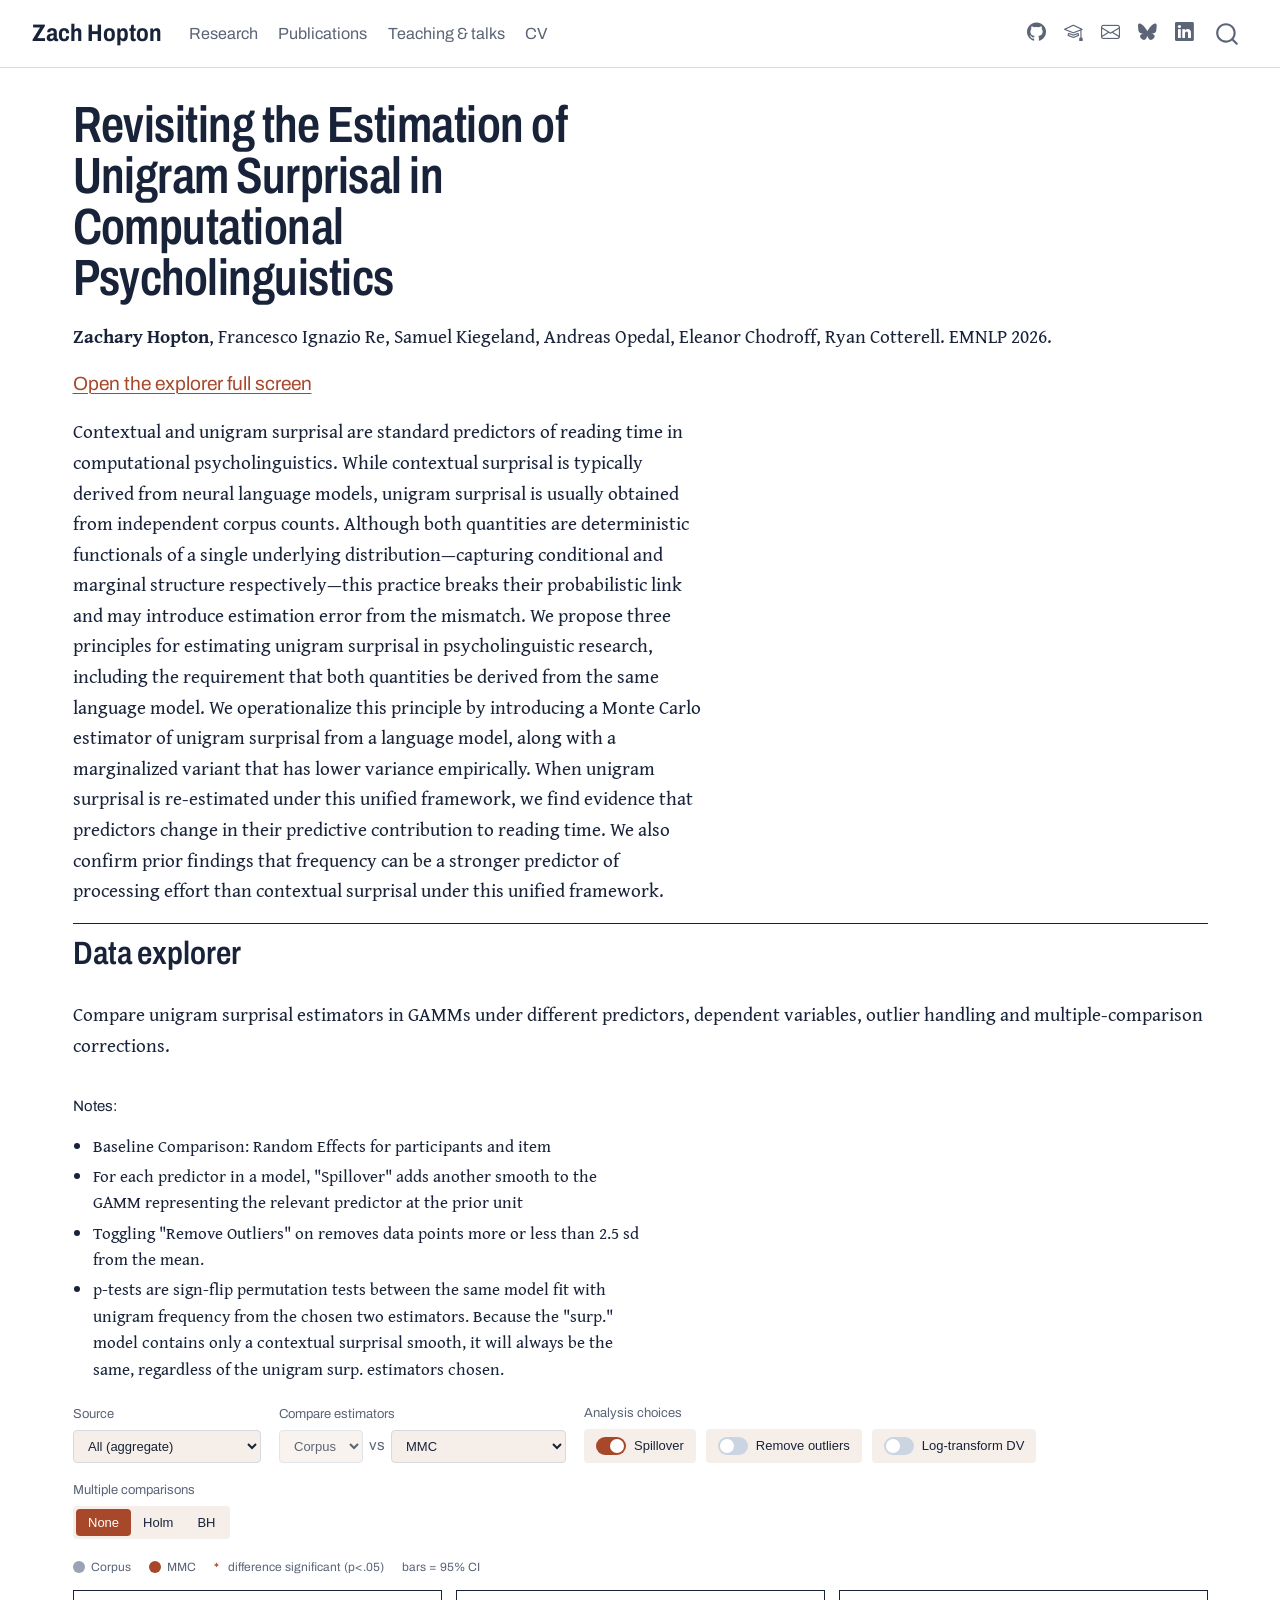
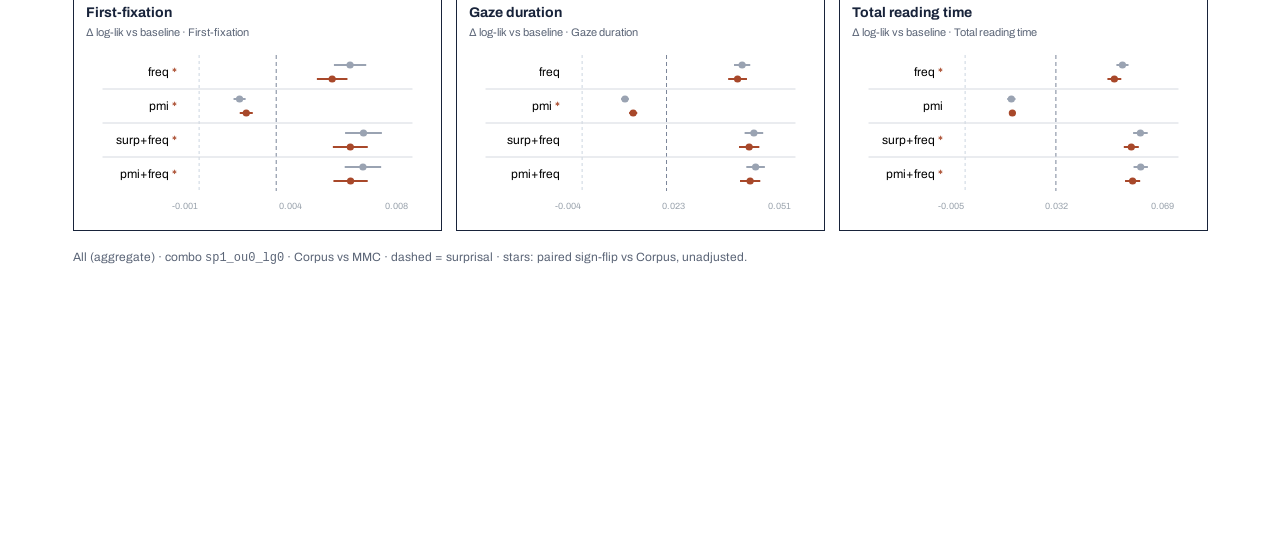
==== unigram/index.html @ 94872c1d "Built site for gh-pages" ====
<!DOCTYPE html>
<html xmlns="http://www.w3.org/1999/xhtml" lang="en" xml:lang="en"><head>

<meta charset="utf-8">
<meta name="generator" content="quarto-1.9.38">

<meta name="viewport" content="width=device-width, initial-scale=1.0, user-scalable=yes">


<title>Revisiting the Estimation of Unigram Surprisal in Computational Psycholinguistics – Zach Hopton</title>
<style>
/* Default styles provided by pandoc.
** See https://pandoc.org/MANUAL.html#variables-for-html for config info.
*/
code{white-space: pre-wrap;}
span.smallcaps{font-variant: small-caps;}
div.columns{display: flex; gap: min(4vw, 1.5em);}
div.column{flex: auto; overflow-x: auto;}
div.hanging-indent{margin-left: 1.5em; text-indent: -1.5em;}
ul.task-list{list-style: none;}
ul.task-list li input[type="checkbox"] {
  width: 0.8em;
  margin: 0 0.8em 0.2em -1em; /* quarto-specific, see https://github.com/quarto-dev/quarto-cli/issues/4556 */ 
  vertical-align: middle;
}
</style>


<script src="../site_libs/quarto-nav/quarto-nav.js"></script>
<script src="../site_libs/quarto-nav/headroom.min.js"></script>
<script src="../site_libs/clipboard/clipboard.min.js"></script>
<script src="../site_libs/quarto-search/autocomplete.umd.js"></script>
<script src="../site_libs/quarto-search/fuse.min.js"></script>
<script src="../site_libs/quarto-search/quarto-search.js"></script>
<meta name="quarto:offset" content="../">
<script src="../site_libs/quarto-html/quarto.js" type="module"></script>
<script src="../site_libs/quarto-html/tabsets/tabsets.js" type="module"></script>
<script src="../site_libs/quarto-html/popper.min.js"></script>
<script src="../site_libs/quarto-html/tippy.umd.min.js"></script>
<script src="../site_libs/quarto-html/anchor.min.js"></script>
<link href="../site_libs/quarto-html/tippy.css" rel="stylesheet">
<link href="../site_libs/quarto-html/quarto-syntax-highlighting-15634bcf2e68342d4ad2dfa704d543f6.css" rel="stylesheet" id="quarto-text-highlighting-styles">
<script src="../site_libs/bootstrap/bootstrap.min.js"></script>
<link href="../site_libs/bootstrap/bootstrap-icons.css" rel="stylesheet">
<link href="../site_libs/bootstrap/bootstrap-51df32bf82cceb1c4359a2a63acae36d.min.css" rel="stylesheet" append-hash="true" id="quarto-bootstrap" data-mode="light">
<script id="quarto-search-options" type="application/json">{
  "location": "navbar",
  "copy-button": false,
  "collapse-after": 3,
  "panel-placement": "end",
  "type": "overlay",
  "limit": 50,
  "keyboard-shortcut": [
    "f",
    "/",
    "s"
  ],
  "show-item-context": false,
  "language": {
    "search-no-results-text": "No results",
    "search-matching-documents-text": "matching documents",
    "search-copy-link-title": "Copy link to search",
    "search-hide-matches-text": "Hide additional matches",
    "search-more-match-text": "more match in this document",
    "search-more-matches-text": "more matches in this document",
    "search-clear-button-title": "Clear",
    "search-text-placeholder": "",
    "search-detached-cancel-button-title": "Cancel",
    "search-submit-button-title": "Submit",
    "search-label": "Search"
  }
}</script>
<style>html{ scroll-behavior: smooth; }</style>


</head>

<body class="nav-fixed quarto-light">

<div id="quarto-search-results"></div>
  <header id="quarto-header" class="headroom fixed-top">
    <nav class="navbar navbar-expand-lg " data-bs-theme="dark">
      <div class="navbar-container container-fluid">
      <div class="navbar-brand-container mx-auto">
    <a class="navbar-brand" href="../index.html">
    <span class="navbar-title">Zach Hopton</span>
    </a>
  </div>
            <div id="quarto-search" class="" title="Search"></div>
          <button class="navbar-toggler" type="button" data-bs-toggle="collapse" data-bs-target="#navbarCollapse" aria-controls="navbarCollapse" role="menu" aria-expanded="false" aria-label="Toggle navigation" onclick="if (window.quartoToggleHeadroom) { window.quartoToggleHeadroom(); }">
  <span class="navbar-toggler-icon"></span>
</button>
          <div class="collapse navbar-collapse" id="navbarCollapse">
            <ul class="navbar-nav navbar-nav-scroll me-auto">
  <li class="nav-item">
    <a class="nav-link" href="../research.html"> 
<span class="menu-text">Research</span></a>
  </li>  
  <li class="nav-item">
    <a class="nav-link" href="../publications.html"> 
<span class="menu-text">Publications</span></a>
  </li>  
  <li class="nav-item">
    <a class="nav-link" href="../teaching.html"> 
<span class="menu-text">Teaching &amp; talks</span></a>
  </li>  
  <li class="nav-item">
    <a class="nav-link" href="../cv.html"> 
<span class="menu-text">CV</span></a>
  </li>  
</ul>
            <ul class="navbar-nav navbar-nav-scroll ms-auto">
  <li class="nav-item compact">
    <a class="nav-link" href="https://github.com/zhopto3"> <i class="bi bi-github" role="img" aria-label="GitHub">
</i> 
<span class="menu-text"></span></a>
  </li>  
  <li class="nav-item compact">
    <a class="nav-link" href="https://scholar.google.com/citations?user=Svcs-n0AAAAJ&amp;hl=en"> <i class="bi bi-mortarboard" role="img" aria-label="Google Scholar">
</i> 
<span class="menu-text"></span></a>
  </li>  
  <li class="nav-item compact">
    <a class="nav-link" href="mailto:zacharywilliam.hopton@uzh.ch"> <i class="bi bi-envelope" role="img" aria-label="Email">
</i> 
<span class="menu-text"></span></a>
  </li>  
  <li class="nav-item compact">
    <a class="nav-link" href="https://bsky.app/profile/zhopto.bsky.social"> <i class="bi bi-bluesky" role="img" aria-label="Bluesky">
</i> 
<span class="menu-text"></span></a>
  </li>  
  <li class="nav-item compact">
    <a class="nav-link" href="https://www.linkedin.com/in/zhopton/"> <i class="bi bi-linkedin" role="img" aria-label="LinkedIn">
</i> 
<span class="menu-text"></span></a>
  </li>  
</ul>
          </div> <!-- /navcollapse -->
            <div class="quarto-navbar-tools">
</div>
      </div> <!-- /container-fluid -->
    </nav>
</header>
<!-- content -->
<div id="quarto-content" class="quarto-container page-columns page-rows-contents page-layout-full page-navbar">
<!-- sidebar -->
<!-- margin-sidebar -->
    
<!-- main -->
<main class="content column-page" id="quarto-document-content">

<header id="title-block-header" class="quarto-title-block default">
<div class="quarto-title">
<h1 class="title">Revisiting the Estimation of Unigram Surprisal in Computational Psycholinguistics</h1>
</div>



<div class="quarto-title-meta column-page">

    
  
    
  </div>
  


</header>


<p><strong>Zachary Hopton</strong>, Francesco Ignazio Re, Samuel Kiegeland, Andreas Opedal, Eleanor Chodroff, Ryan Cotterell. EMNLP 2026.</p>
<div class="paper-links">
<p><a href="explorer.html">Open the explorer full screen</a></p>
</div>
<div style="max-width: 70ch">
<p>Contextual and unigram surprisal are standard predictors of reading time in computational psycholinguistics. While contextual surprisal is typically derived from neural language models, unigram surprisal is usually obtained from independent corpus counts. Although both quantities are deterministic functionals of a single underlying distribution—capturing conditional and marginal structure respectively—this practice breaks their probabilistic link and may introduce estimation error from the mismatch. We propose three principles for estimating unigram surprisal in psycholinguistic research, including the requirement that both quantities be derived from the same language model. We operationalize this principle by introducing a Monte Carlo estimator of unigram surprisal from a language model, along with a marginalized variant that has lower variance empirically. When unigram surprisal is re-estimated under this unified framework, we find evidence that predictors change in their predictive contribution to reading time. We also confirm prior findings that frequency can be a stronger predictor of processing effort than contextual surprisal under this unified framework.</p>
</div>
<section id="data-explorer" class="level2">
<h2 class="anchored" data-anchor-id="data-explorer">Data explorer</h2>
<p>Compare unigram surprisal estimators in GAMMs under different predictors, dependent variables, outlier handling and multiple-comparison corrections.</p>
<iframe id="explorer" class="explorer-frame" src="explorer.html" title="Unigram surprisal data explorer"></iframe>
<script>
(function () {
  var f = document.getElementById("explorer"), done = false;
  function apply() {
    var d;
    try { d = f.contentDocument; } catch (e) { return; }
    if (done || !d || !d.head || !d.getElementById("facets")) return;
    done = true;
    var fonts = d.createElement("link");
    fonts.rel = "stylesheet";
    fonts.href = "https://fonts.googleapis.com/css2?family=Archivo:wdth,wght@62..125,400..800&family=Gentium+Book+Plus:ital,wght@0,400;0,700;1,400&display=swap";
    var theme = d.createElement("link");
    theme.rel = "stylesheet";
    theme.href = "explorer-theme.css";
    d.head.appendChild(fonts);
    d.head.appendChild(theme);
    function fit() { f.style.height = (d.documentElement.scrollHeight + 4) + "px"; }
    fit();
    if (window.ResizeObserver) new ResizeObserver(fit).observe(d.body);
    theme.addEventListener("load", fit);
  }
  f.addEventListener("load", apply);
  apply();
})();
</script>


</section>

</main> <!-- /main -->
<script id="quarto-html-after-body" type="application/javascript">
  window.document.addEventListener("DOMContentLoaded", function (event) {
    const icon = "";
    const anchorJS = new window.AnchorJS();
    anchorJS.options = {
      placement: 'right',
      icon: icon
    };
    anchorJS.add('.anchored');
    const isCodeAnnotation = (el) => {
      for (const clz of el.classList) {
        if (clz.startsWith('code-annotation-')) {                     
          return true;
        }
      }
      return false;
    }
    const onCopySuccess = function(e) {
      // button target
      const button = e.trigger;
      // don't keep focus
      button.blur();
      // flash "checked"
      button.classList.add('code-copy-button-checked');
      var currentTitle = button.getAttribute("title");
      button.setAttribute("title", "Copied!");
      let tooltip;
      if (window.bootstrap) {
        button.setAttribute("data-bs-toggle", "tooltip");
        button.setAttribute("data-bs-placement", "left");
        button.setAttribute("data-bs-title", "Copied!");
        tooltip = new bootstrap.Tooltip(button, 
          { trigger: "manual", 
            customClass: "code-copy-button-tooltip",
            offset: [0, -8]});
        tooltip.show();    
      }
      setTimeout(function() {
        if (tooltip) {
          tooltip.hide();
          button.removeAttribute("data-bs-title");
          button.removeAttribute("data-bs-toggle");
          button.removeAttribute("data-bs-placement");
        }
        button.setAttribute("title", currentTitle);
        button.classList.remove('code-copy-button-checked');
      }, 1000);
      // clear code selection
      e.clearSelection();
    }
    const getTextToCopy = function(trigger) {
      const outerScaffold = trigger.parentElement.cloneNode(true);
      const codeEl = outerScaffold.querySelector('code');
      for (const childEl of codeEl.children) {
        if (isCodeAnnotation(childEl)) {
          childEl.remove();
        }
      }
      return codeEl.innerText;
    }
    const clipboard = new window.ClipboardJS('.code-copy-button:not([data-in-quarto-modal])', {
      text: getTextToCopy
    });
    clipboard.on('success', onCopySuccess);
    if (window.document.getElementById('quarto-embedded-source-code-modal')) {
      const clipboardModal = new window.ClipboardJS('.code-copy-button[data-in-quarto-modal]', {
        text: getTextToCopy,
        container: window.document.getElementById('quarto-embedded-source-code-modal')
      });
      clipboardModal.on('success', onCopySuccess);
    }
      var localhostRegex = new RegExp(/^(?:http|https):\/\/localhost\:?[0-9]*\//);
      var mailtoRegex = new RegExp(/^mailto:/);
        var filterRegex = new RegExp("https:\/\/zhopto3\.github\.io");
      var isInternal = (href) => {
          return filterRegex.test(href) || localhostRegex.test(href) || mailtoRegex.test(href);
      }
      // Inspect non-navigation links and adorn them if external
     var links = window.document.querySelectorAll('a[href]:not(.nav-link):not(.navbar-brand):not(.toc-action):not(.sidebar-link):not(.sidebar-item-toggle):not(.pagination-link):not(.no-external):not([aria-hidden]):not(.dropdown-item):not(.quarto-navigation-tool):not(.about-link)');
      for (var i=0; i<links.length; i++) {
        const link = links[i];
        if (!isInternal(link.href)) {
          // undo the damage that might have been done by quarto-nav.js in the case of
          // links that we want to consider external
          if (link.dataset.originalHref !== undefined) {
            link.href = link.dataset.originalHref;
          }
        }
      }
    function tippyHover(el, contentFn, onTriggerFn, onUntriggerFn) {
      const config = {
        allowHTML: true,
        maxWidth: 500,
        delay: 100,
        arrow: false,
        appendTo: function(el) {
            return el.parentElement;
        },
        interactive: true,
        interactiveBorder: 10,
        theme: 'quarto',
        placement: 'bottom-start',
      };
      if (contentFn) {
        config.content = contentFn;
      }
      if (onTriggerFn) {
        config.onTrigger = onTriggerFn;
      }
      if (onUntriggerFn) {
        config.onUntrigger = onUntriggerFn;
      }
      window.tippy(el, config); 
    }
    const noterefs = window.document.querySelectorAll('a[role="doc-noteref"]');
    for (var i=0; i<noterefs.length; i++) {
      const ref = noterefs[i];
      tippyHover(ref, function() {
        // use id or data attribute instead here
        let href = ref.getAttribute('data-footnote-href') || ref.getAttribute('href');
        try { href = new URL(href).hash; } catch {}
        const id = href.replace(/^#\/?/, "");
        const note = window.document.getElementById(id);
        if (note) {
          return note.innerHTML;
        } else {
          return "";
        }
      });
    }
    const xrefs = window.document.querySelectorAll('a.quarto-xref');
    const processXRef = (id, note) => {
      // Strip column container classes
      const stripColumnClz = (el) => {
        el.classList.remove("page-full", "page-columns");
        if (el.children) {
          for (const child of el.children) {
            stripColumnClz(child);
          }
        }
      }
      stripColumnClz(note)
      if (id === null || id.startsWith('sec-')) {
        // Special case sections, only their first couple elements
        const container = document.createElement("div");
        if (note.children && note.children.length > 2) {
          container.appendChild(note.children[0].cloneNode(true));
          for (let i = 1; i < note.children.length; i++) {
            const child = note.children[i];
            if (child.tagName === "P" && child.innerText === "") {
              continue;
            } else {
              container.appendChild(child.cloneNode(true));
              break;
            }
          }
          if (window.Quarto?.typesetMath) {
            window.Quarto.typesetMath(container);
          }
          return container.innerHTML
        } else {
          if (window.Quarto?.typesetMath) {
            window.Quarto.typesetMath(note);
          }
          return note.innerHTML;
        }
      } else {
        // Remove any anchor links if they are present
        const anchorLink = note.querySelector('a.anchorjs-link');
        if (anchorLink) {
          anchorLink.remove();
        }
        if (window.Quarto?.typesetMath) {
          window.Quarto.typesetMath(note);
        }
        if (note.classList.contains("callout")) {
          return note.outerHTML;
        } else {
          return note.innerHTML;
        }
      }
    }
    for (var i=0; i<xrefs.length; i++) {
      const xref = xrefs[i];
      tippyHover(xref, undefined, function(instance) {
        instance.disable();
        let url = xref.getAttribute('href');
        let hash = undefined; 
        if (url.startsWith('#')) {
          hash = url;
        } else {
          try { hash = new URL(url).hash; } catch {}
        }
        if (hash) {
          const id = hash.replace(/^#\/?/, "");
          const note = window.document.getElementById(id);
          if (note !== null) {
            try {
              const html = processXRef(id, note.cloneNode(true));
              instance.setContent(html);
            } finally {
              instance.enable();
              instance.show();
            }
          } else {
            // See if we can fetch this
            fetch(url.split('#')[0])
            .then(res => res.text())
            .then(html => {
              const parser = new DOMParser();
              const htmlDoc = parser.parseFromString(html, "text/html");
              const note = htmlDoc.getElementById(id);
              if (note !== null) {
                const html = processXRef(id, note);
                instance.setContent(html);
              } 
            }).finally(() => {
              instance.enable();
              instance.show();
            });
          }
        } else {
          // See if we can fetch a full url (with no hash to target)
          // This is a special case and we should probably do some content thinning / targeting
          fetch(url)
          .then(res => res.text())
          .then(html => {
            const parser = new DOMParser();
            const htmlDoc = parser.parseFromString(html, "text/html");
            const note = htmlDoc.querySelector('main.content');
            if (note !== null) {
              // This should only happen for chapter cross references
              // (since there is no id in the URL)
              // remove the first header
              if (note.children.length > 0 && note.children[0].tagName === "HEADER") {
                note.children[0].remove();
              }
              const html = processXRef(null, note);
              instance.setContent(html);
            } 
          }).finally(() => {
            instance.enable();
            instance.show();
          });
        }
      }, function(instance) {
      });
    }
        let selectedAnnoteEl;
        const selectorForAnnotation = ( cell, annotation) => {
          let cellAttr = 'data-code-cell="' + cell + '"';
          let lineAttr = 'data-code-annotation="' +  annotation + '"';
          const selector = 'span[' + cellAttr + '][' + lineAttr + ']';
          return selector;
        }
        const selectCodeLines = (annoteEl) => {
          const doc = window.document;
          const targetCell = annoteEl.getAttribute("data-target-cell");
          const targetAnnotation = annoteEl.getAttribute("data-target-annotation");
          const annoteSpan = window.document.querySelector(selectorForAnnotation(targetCell, targetAnnotation));
          const lines = annoteSpan.getAttribute("data-code-lines").split(",");
          const lineIds = lines.map((line) => {
            return targetCell + "-" + line;
          })
          let top = null;
          let height = null;
          let parent = null;
          if (lineIds.length > 0) {
              //compute the position of the single el (top and bottom and make a div)
              const el = window.document.getElementById(lineIds[0]);
              top = el.offsetTop;
              height = el.offsetHeight;
              parent = el.parentElement.parentElement;
            if (lineIds.length > 1) {
              const lastEl = window.document.getElementById(lineIds[lineIds.length - 1]);
              const bottom = lastEl.offsetTop + lastEl.offsetHeight;
              height = bottom - top;
            }
            if (top !== null && height !== null && parent !== null) {
              // cook up a div (if necessary) and position it 
              let div = window.document.getElementById("code-annotation-line-highlight");
              if (div === null) {
                div = window.document.createElement("div");
                div.setAttribute("id", "code-annotation-line-highlight");
                div.style.position = 'absolute';
                parent.appendChild(div);
              }
              div.style.top = top - 2 + "px";
              div.style.height = height + 4 + "px";
              div.style.left = 0;
              let gutterDiv = window.document.getElementById("code-annotation-line-highlight-gutter");
              if (gutterDiv === null) {
                gutterDiv = window.document.createElement("div");
                gutterDiv.setAttribute("id", "code-annotation-line-highlight-gutter");
                gutterDiv.style.position = 'absolute';
                const codeCell = window.document.getElementById(targetCell);
                const gutter = codeCell.querySelector('.code-annotation-gutter');
                gutter.appendChild(gutterDiv);
              }
              gutterDiv.style.top = top - 2 + "px";
              gutterDiv.style.height = height + 4 + "px";
            }
            selectedAnnoteEl = annoteEl;
          }
        };
        const unselectCodeLines = () => {
          const elementsIds = ["code-annotation-line-highlight", "code-annotation-line-highlight-gutter"];
          elementsIds.forEach((elId) => {
            const div = window.document.getElementById(elId);
            if (div) {
              div.remove();
            }
          });
          selectedAnnoteEl = undefined;
        };
          // Handle positioning of the toggle
      window.addEventListener(
        "resize",
        throttle(() => {
          elRect = undefined;
          if (selectedAnnoteEl) {
            selectCodeLines(selectedAnnoteEl);
          }
        }, 10)
      );
      function throttle(fn, ms) {
      let throttle = false;
      let timer;
        return (...args) => {
          if(!throttle) { // first call gets through
              fn.apply(this, args);
              throttle = true;
          } else { // all the others get throttled
              if(timer) clearTimeout(timer); // cancel #2
              timer = setTimeout(() => {
                fn.apply(this, args);
                timer = throttle = false;
              }, ms);
          }
        };
      }
        // Attach click handler to the DT
        const annoteDls = window.document.querySelectorAll('dt[data-target-cell]');
        for (const annoteDlNode of annoteDls) {
          annoteDlNode.addEventListener('click', (event) => {
            const clickedEl = event.target;
            if (clickedEl !== selectedAnnoteEl) {
              unselectCodeLines();
              const activeEl = window.document.querySelector('dt[data-target-cell].code-annotation-active');
              if (activeEl) {
                activeEl.classList.remove('code-annotation-active');
              }
              selectCodeLines(clickedEl);
              clickedEl.classList.add('code-annotation-active');
            } else {
              // Unselect the line
              unselectCodeLines();
              clickedEl.classList.remove('code-annotation-active');
            }
          });
        }
    const findCites = (el) => {
      const parentEl = el.parentElement;
      if (parentEl) {
        const cites = parentEl.dataset.cites;
        if (cites) {
          return {
            el,
            cites: cites.split(' ')
          };
        } else {
          return findCites(el.parentElement)
        }
      } else {
        return undefined;
      }
    };
    var bibliorefs = window.document.querySelectorAll('a[role="doc-biblioref"]');
    for (var i=0; i<bibliorefs.length; i++) {
      const ref = bibliorefs[i];
      const citeInfo = findCites(ref);
      if (citeInfo) {
        tippyHover(citeInfo.el, function() {
          var popup = window.document.createElement('div');
          citeInfo.cites.forEach(function(cite) {
            var citeDiv = window.document.createElement('div');
            citeDiv.classList.add('hanging-indent');
            citeDiv.classList.add('csl-entry');
            var biblioDiv = window.document.getElementById('ref-' + cite);
            if (biblioDiv) {
              citeDiv.innerHTML = biblioDiv.innerHTML;
            }
            popup.appendChild(citeDiv);
          });
          return popup.innerHTML;
        });
      }
    }
  });
  </script>
</div> <!-- /content -->
<footer class="footer">
  <div class="nav-footer">
    <div class="nav-footer-left">
<p>© 2026 Zach Hopton</p>
</div>   
    <div class="nav-footer-center">
      &nbsp;
    </div>
    <div class="nav-footer-right">
<p>Built with <a href="https://quarto.org">Quarto</a></p>
</div>
  </div>
</footer>




<script src="../site_libs/quarto-html/zenscroll-min.js"></script>
</body></html>
---- site_libs/quarto-html/tippy.css ----
.tippy-box[data-animation=fade][data-state=hidden]{opacity:0}[data-tippy-root]{max-width:calc(100vw - 10px)}.tippy-box{position:relative;background-color:#333;color:#fff;border-radius:4px;font-size:14px;line-height:1.4;white-space:normal;outline:0;transition-property:transform,visibility,opacity}.tippy-box[data-placement^=top]>.tippy-arrow{bottom:0}.tippy-box[data-placement^=top]>.tippy-arrow:before{bottom:-7px;left:0;border-width:8px 8px 0;border-top-color:initial;transform-origin:center top}.tippy-box[data-placement^=bottom]>.tippy-arrow{top:0}.tippy-box[data-placement^=bottom]>.tippy-arrow:before{top:-7px;left:0;border-width:0 8px 8px;border-bottom-color:initial;transform-origin:center bottom}.tippy-box[data-placement^=left]>.tippy-arrow{right:0}.tippy-box[data-placement^=left]>.tippy-arrow:before{border-width:8px 0 8px 8px;border-left-color:initial;right:-7px;transform-origin:center left}.tippy-box[data-placement^=right]>.tippy-arrow{left:0}.tippy-box[data-placement^=right]>.tippy-arrow:before{left:-7px;border-width:8px 8px 8px 0;border-right-color:initial;transform-origin:center right}.tippy-box[data-inertia][data-state=visible]{transition-timing-function:cubic-bezier(.54,1.5,.38,1.11)}.tippy-arrow{width:16px;height:16px;color:#333}.tippy-arrow:before{content:"";position:absolute;border-color:transparent;border-style:solid}.tippy-content{position:relative;padding:5px 9px;z-index:1}
---- site_libs/quarto-html/quarto-syntax-highlighting-15634bcf2e68342d4ad2dfa704d543f6.css ----
/* quarto syntax highlight colors */
:root {
  --quarto-hl-ot-color: #003B4F;
  --quarto-hl-at-color: #657422;
  --quarto-hl-ss-color: #20794D;
  --quarto-hl-an-color: #5E5E5E;
  --quarto-hl-fu-color: #4758AB;
  --quarto-hl-st-color: #20794D;
  --quarto-hl-cf-color: #003B4F;
  --quarto-hl-op-color: #5E5E5E;
  --quarto-hl-er-color: #AD0000;
  --quarto-hl-bn-color: #AD0000;
  --quarto-hl-al-color: #AD0000;
  --quarto-hl-va-color: #111111;
  --quarto-hl-bu-color: inherit;
  --quarto-hl-ex-color: inherit;
  --quarto-hl-pp-color: #AD0000;
  --quarto-hl-in-color: #5E5E5E;
  --quarto-hl-vs-color: #20794D;
  --quarto-hl-wa-color: #5E5E5E;
  --quarto-hl-do-color: #5E5E5E;
  --quarto-hl-im-color: #00769E;
  --quarto-hl-ch-color: #20794D;
  --quarto-hl-dt-color: #AD0000;
  --quarto-hl-fl-color: #AD0000;
  --quarto-hl-co-color: #5E5E5E;
  --quarto-hl-cv-color: #5E5E5E;
  --quarto-hl-cn-color: #8f5902;
  --quarto-hl-sc-color: #5E5E5E;
  --quarto-hl-dv-color: #AD0000;
  --quarto-hl-kw-color: #003B4F;
}

/* other quarto variables */
:root {
  --quarto-font-monospace: SFMono-Regular, Menlo, Monaco, Consolas, "Liberation Mono", "Courier New", monospace;
}

/* syntax highlight based on Pandoc's rules */
pre > code.sourceCode > span {
  color: #003B4F;
}

code.sourceCode > span {
  color: #003B4F;
}

div.sourceCode,
div.sourceCode pre.sourceCode {
  color: #003B4F;
}

/* Normal */
code span {
  color: #003B4F;
}

/* Alert */
code span.al {
  color: #AD0000;
  font-style: inherit;
}

/* Annotation */
code span.an {
  color: #5E5E5E;
  font-style: inherit;
}

/* Attribute */
code span.at {
  color: #657422;
  font-style: inherit;
}

/* BaseN */
code span.bn {
  color: #AD0000;
  font-style: inherit;
}

/* BuiltIn */
code span.bu {
  font-style: inherit;
}

/* ControlFlow */
code span.cf {
  color: #003B4F;
  font-weight: bold;
  font-style: inherit;
}

/* Char */
code span.ch {
  color: #20794D;
  font-style: inherit;
}

/* Constant */
code span.cn {
  color: #8f5902;
  font-style: inherit;
}

/* Comment */
code span.co {
  color: #5E5E5E;
  font-style: inherit;
}

/* CommentVar */
code span.cv {
  color: #5E5E5E;
  font-style: italic;
}

/* Documentation */
code span.do {
  color: #5E5E5E;
  font-style: italic;
}

/* DataType */
code span.dt {
  color: #AD0000;
  font-style: inherit;
}

/* DecVal */
code span.dv {
  color: #AD0000;
  font-style: inherit;
}

/* Error */
code span.er {
  color: #AD0000;
  font-style: inherit;
}

/* Extension */
code span.ex {
  font-style: inherit;
}

/* Float */
code span.fl {
  color: #AD0000;
  font-style: inherit;
}

/* Function */
code span.fu {
  color: #4758AB;
  font-style: inherit;
}

/* Import */
code span.im {
  color: #00769E;
  font-style: inherit;
}

/* Information */
code span.in {
  color: #5E5E5E;
  font-style: inherit;
}

/* Keyword */
code span.kw {
  color: #003B4F;
  font-weight: bold;
  font-style: inherit;
}

/* Operator */
code span.op {
  color: #5E5E5E;
  font-style: inherit;
}

/* Other */
code span.ot {
  color: #003B4F;
  font-style: inherit;
}

/* Preprocessor */
code span.pp {
  color: #AD0000;
  font-style: inherit;
}

/* SpecialChar */
code span.sc {
  color: #5E5E5E;
  font-style: inherit;
}

/* SpecialString */
code span.ss {
  color: #20794D;
  font-style: inherit;
}

/* String */
code span.st {
  color: #20794D;
  font-style: inherit;
}

/* Variable */
code span.va {
  color: #111111;
  font-style: inherit;
}

/* VerbatimString */
code span.vs {
  color: #20794D;
  font-style: inherit;
}

/* Warning */
code span.wa {
  color: #5E5E5E;
  font-style: italic;
}

.prevent-inlining {
  content: "</";
}

/*# sourceMappingURL=f23921c56f73e400b49028c9186a1aa0.css.map */
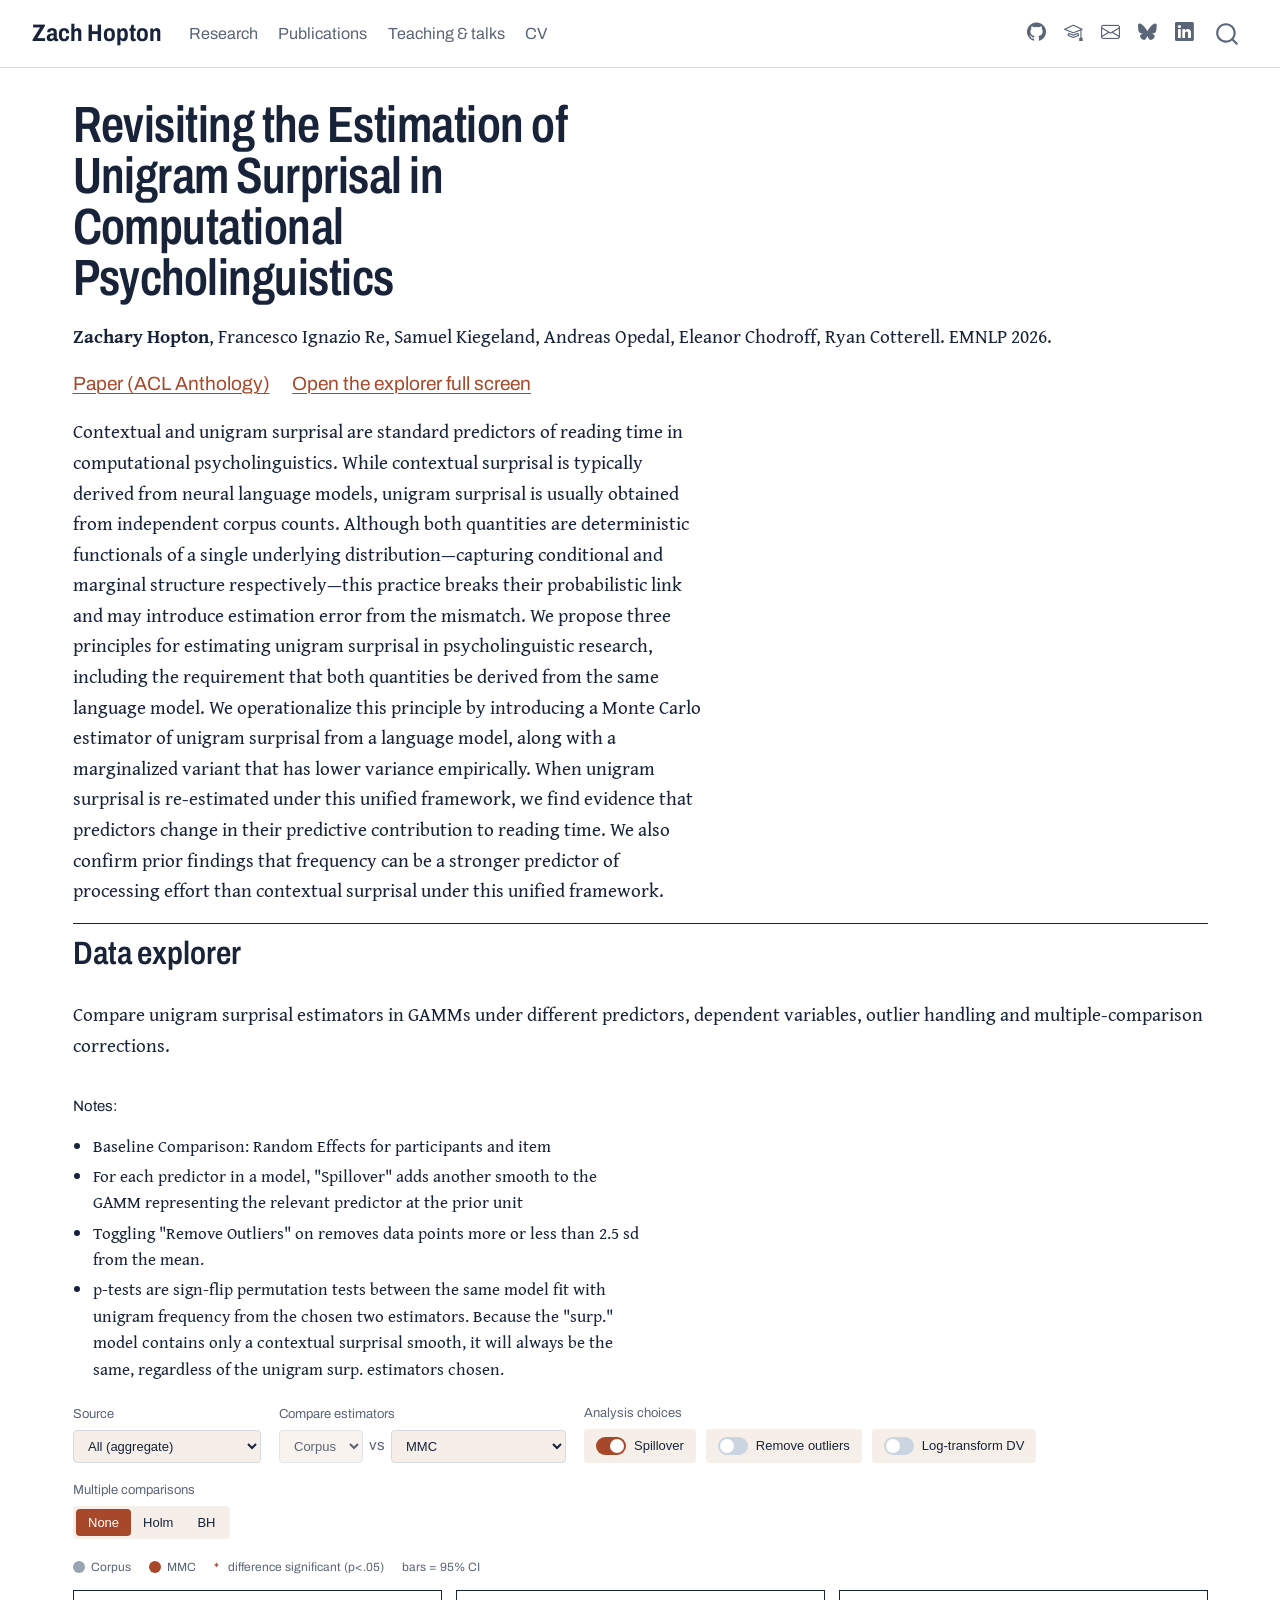
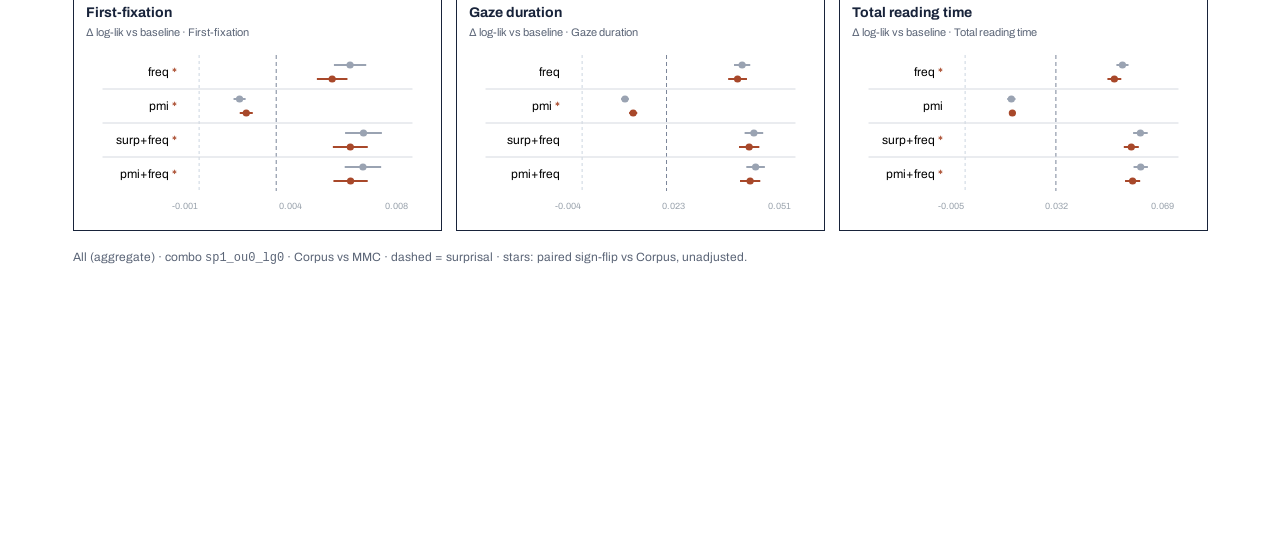
==== commit 081f01f7: "Built site for gh-pages" ====
--- a/unigram/index.html
+++ b/unigram/index.html
@@ -171,7 +171,7 @@
 
 <p><strong>Zachary Hopton</strong>, Francesco Ignazio Re, Samuel Kiegeland, Andreas Opedal, Eleanor Chodroff, Ryan Cotterell. EMNLP 2026.</p>
 <div class="paper-links">
-<p><a href="explorer.html">Open the explorer full screen</a></p>
+<p><a href="https://aclanthology.org/2026.emnlp-main.2399/">Paper (ACL Anthology)</a> <a href="explorer.html">Open the explorer full screen</a></p>
 </div>
 <div style="max-width: 70ch">
 <p>Contextual and unigram surprisal are standard predictors of reading time in computational psycholinguistics. While contextual surprisal is typically derived from neural language models, unigram surprisal is usually obtained from independent corpus counts. Although both quantities are deterministic functionals of a single underlying distribution—capturing conditional and marginal structure respectively—this practice breaks their probabilistic link and may introduce estimation error from the mismatch. We propose three principles for estimating unigram surprisal in psycholinguistic research, including the requirement that both quantities be derived from the same language model. We operationalize this principle by introducing a Monte Carlo estimator of unigram surprisal from a language model, along with a marginalized variant that has lower variance empirically. When unigram surprisal is re-estimated under this unified framework, we find evidence that predictors change in their predictive contribution to reading time. We also confirm prior findings that frequency can be a stronger predictor of processing effort than contextual surprisal under this unified framework.</p>
